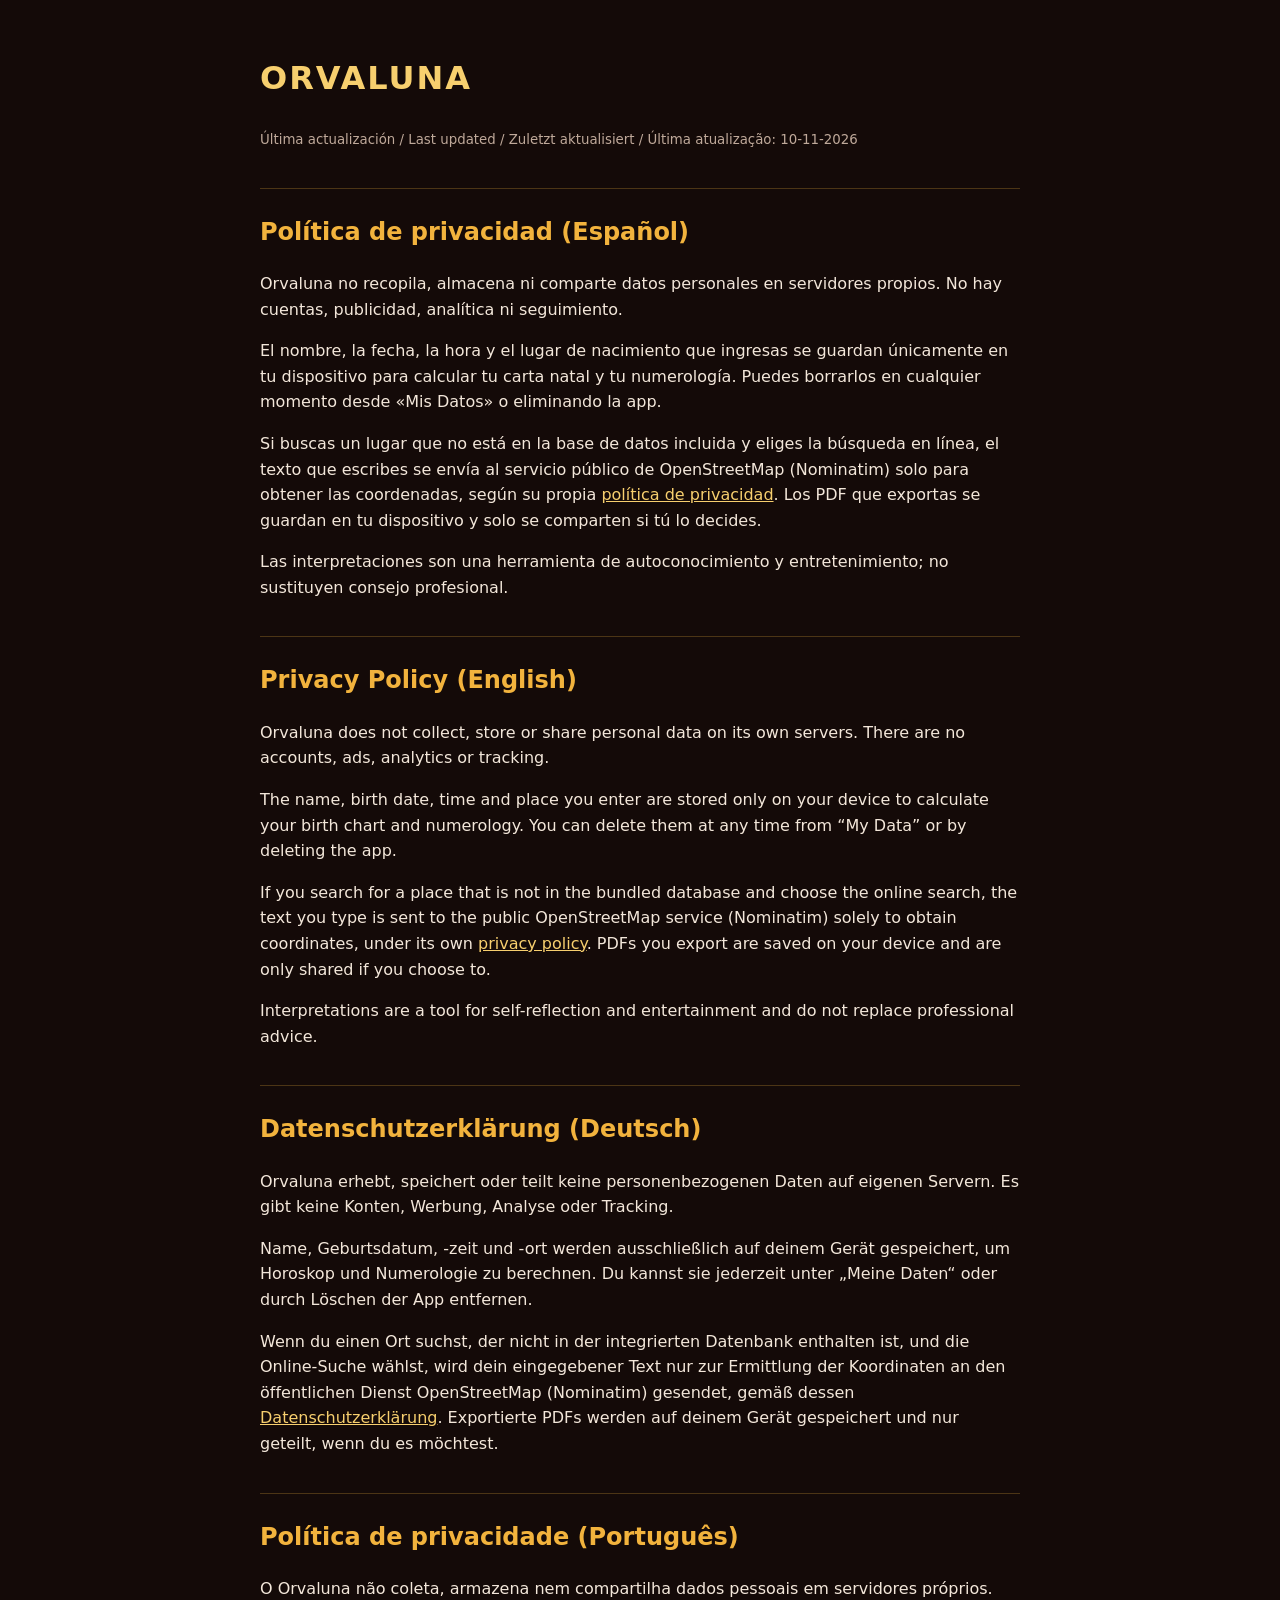
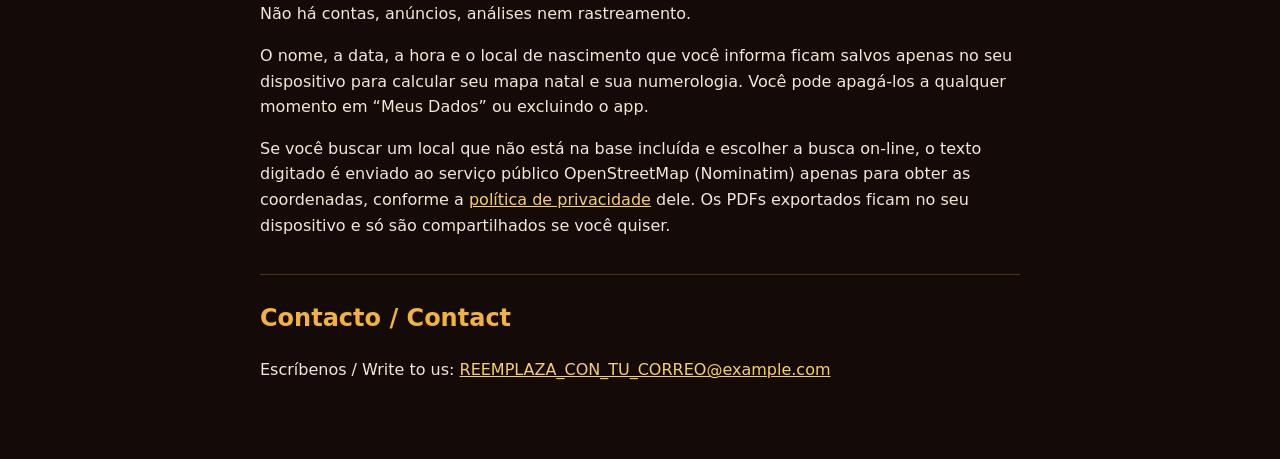
==== docs/privacy.html @ a3d4ce08 "Orvaluna 1.0.2" ====
<!doctype html>
<html lang="es">
<head>
<meta charset="utf-8">
<meta name="viewport" content="width=device-width, initial-scale=1">
<title>Orvaluna · Política de privacidad / Privacy Policy</title>
<style>
  body { margin: 0; background: #140A08; color: #F3E7DA; font: 16px/1.6 system-ui, sans-serif; }
  main { max-width: 760px; margin: 0 auto; padding: 32px 20px 60px; }
  h1 { color: #F7CF6E; letter-spacing: 2px; font-weight: 600; }
  h2 { color: #F2B33D; margin-top: 36px; border-top: 1px solid rgba(242,179,61,.25); padding-top: 24px; }
  a { color: #F7CF6E; }
  small { color: #BFA99A; }
</style>
</head>
<body>
<main>
<h1>ORVALUNA</h1>
<small>Última actualización / Last updated / Zuletzt aktualisiert / Última atualização: 10-11-2026</small>

<h2 id="es">Política de privacidad (Español)</h2>
<p>Orvaluna no recopila, almacena ni comparte datos personales en servidores propios. No hay cuentas, publicidad, analítica ni seguimiento.</p>
<p>El nombre, la fecha, la hora y el lugar de nacimiento que ingresas se guardan únicamente en tu dispositivo para calcular tu carta natal y tu numerología. Puedes borrarlos en cualquier momento desde «Mis Datos» o eliminando la app.</p>
<p>Si buscas un lugar que no está en la base de datos incluida y eliges la búsqueda en línea, el texto que escribes se envía al servicio público de OpenStreetMap (Nominatim) solo para obtener las coordenadas, según su propia <a href="https://osmfoundation.org/wiki/Privacy_Policy">política de privacidad</a>. Los PDF que exportas se guardan en tu dispositivo y solo se comparten si tú lo decides.</p>
<p>Las interpretaciones son una herramienta de autoconocimiento y entretenimiento; no sustituyen consejo profesional.</p>

<h2 id="en">Privacy Policy (English)</h2>
<p>Orvaluna does not collect, store or share personal data on its own servers. There are no accounts, ads, analytics or tracking.</p>
<p>The name, birth date, time and place you enter are stored only on your device to calculate your birth chart and numerology. You can delete them at any time from “My Data” or by deleting the app.</p>
<p>If you search for a place that is not in the bundled database and choose the online search, the text you type is sent to the public OpenStreetMap service (Nominatim) solely to obtain coordinates, under its own <a href="https://osmfoundation.org/wiki/Privacy_Policy">privacy policy</a>. PDFs you export are saved on your device and are only shared if you choose to.</p>
<p>Interpretations are a tool for self-reflection and entertainment and do not replace professional advice.</p>

<h2 id="de">Datenschutzerklärung (Deutsch)</h2>
<p>Orvaluna erhebt, speichert oder teilt keine personenbezogenen Daten auf eigenen Servern. Es gibt keine Konten, Werbung, Analyse oder Tracking.</p>
<p>Name, Geburtsdatum, -zeit und -ort werden ausschließlich auf deinem Gerät gespeichert, um Horoskop und Numerologie zu berechnen. Du kannst sie jederzeit unter „Meine Daten“ oder durch Löschen der App entfernen.</p>
<p>Wenn du einen Ort suchst, der nicht in der integrierten Datenbank enthalten ist, und die Online-Suche wählst, wird dein eingegebener Text nur zur Ermittlung der Koordinaten an den öffentlichen Dienst OpenStreetMap (Nominatim) gesendet, gemäß dessen <a href="https://osmfoundation.org/wiki/Privacy_Policy">Datenschutzerklärung</a>. Exportierte PDFs werden auf deinem Gerät gespeichert und nur geteilt, wenn du es möchtest.</p>

<h2 id="pt">Política de privacidade (Português)</h2>
<p>O Orvaluna não coleta, armazena nem compartilha dados pessoais em servidores próprios. Não há contas, anúncios, análises nem rastreamento.</p>
<p>O nome, a data, a hora e o local de nascimento que você informa ficam salvos apenas no seu dispositivo para calcular seu mapa natal e sua numerologia. Você pode apagá-los a qualquer momento em “Meus Dados” ou excluindo o app.</p>
<p>Se você buscar um local que não está na base incluída e escolher a busca on-line, o texto digitado é enviado ao serviço público OpenStreetMap (Nominatim) apenas para obter as coordenadas, conforme a <a href="https://osmfoundation.org/wiki/Privacy_Policy">política de privacidade</a> dele. Os PDFs exportados ficam no seu dispositivo e só são compartilhados se você quiser.</p>

<h2 id="contact">Contacto / Contact</h2>
<p>Escríbenos / Write to us: <a href="mailto:REEMPLAZA_CON_TU_CORREO@example.com">REEMPLAZA_CON_TU_CORREO@example.com</a></p>
</main>
</body>
</html>
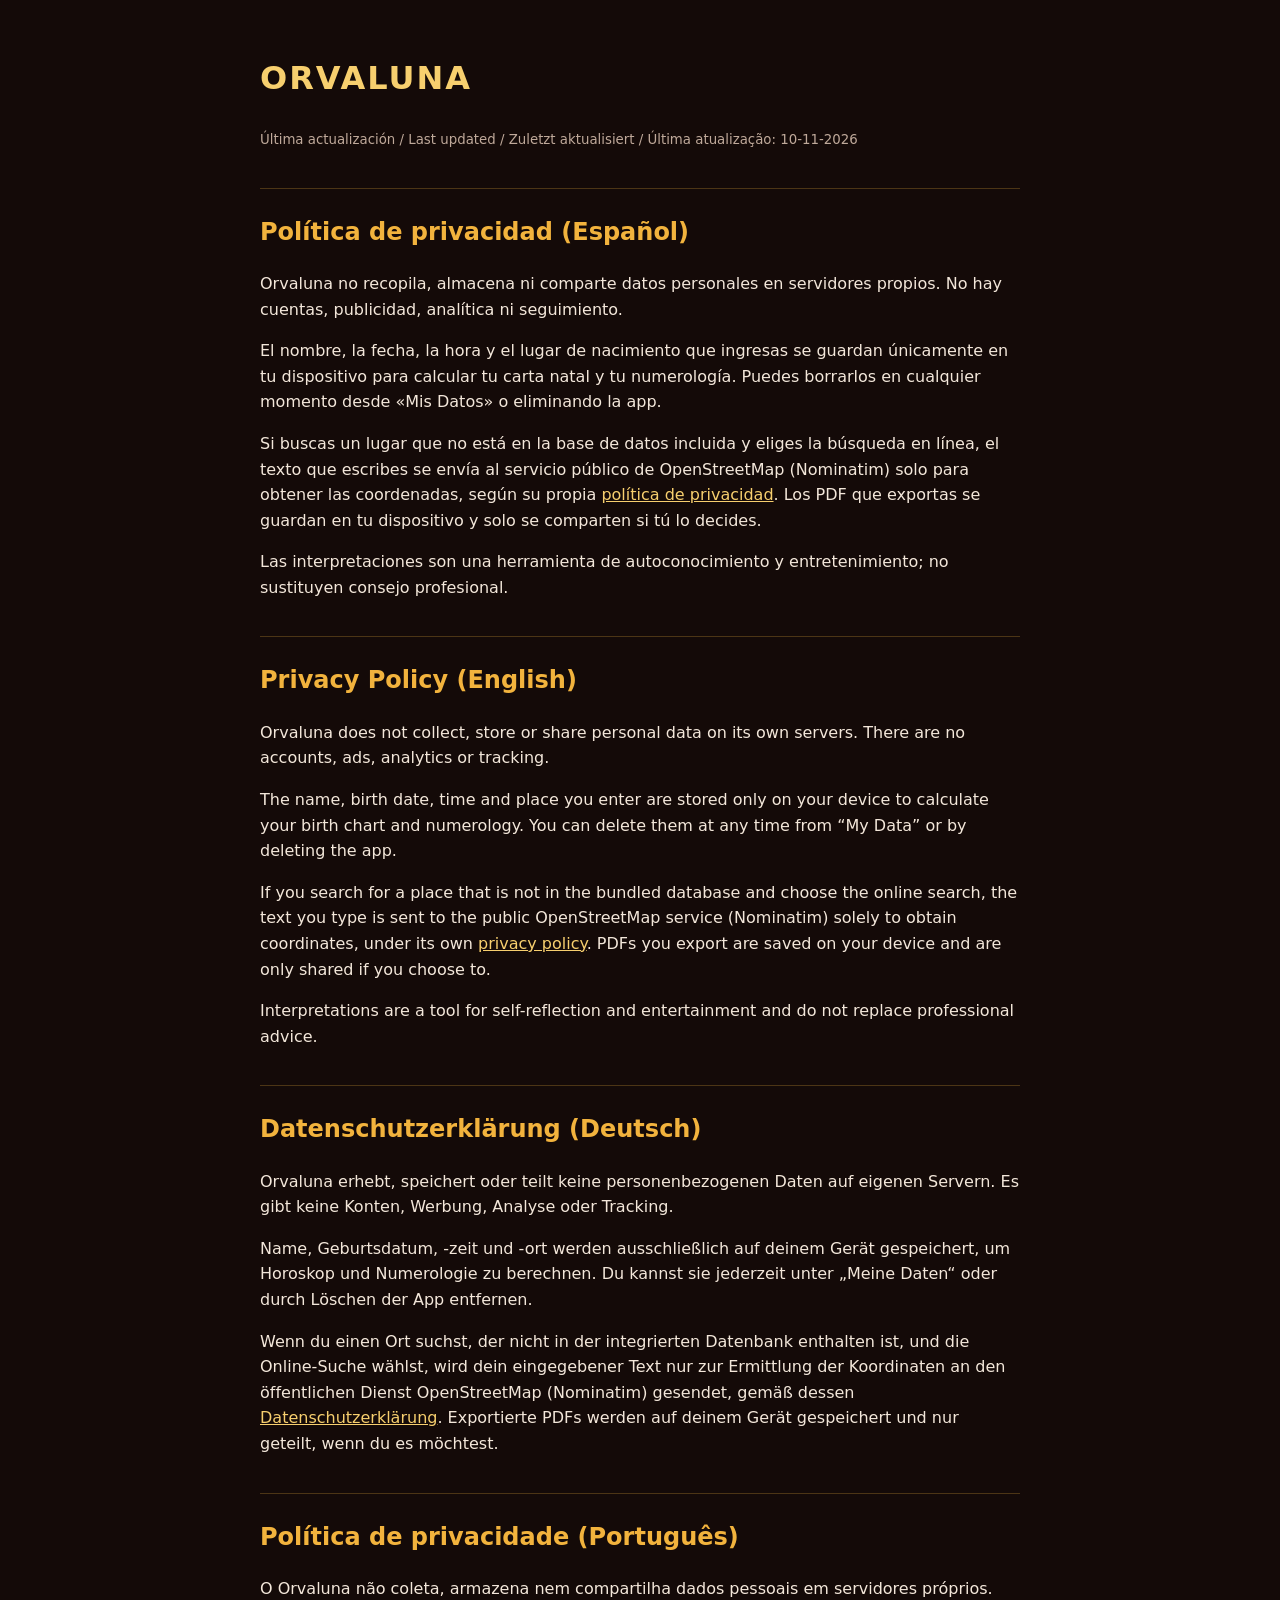
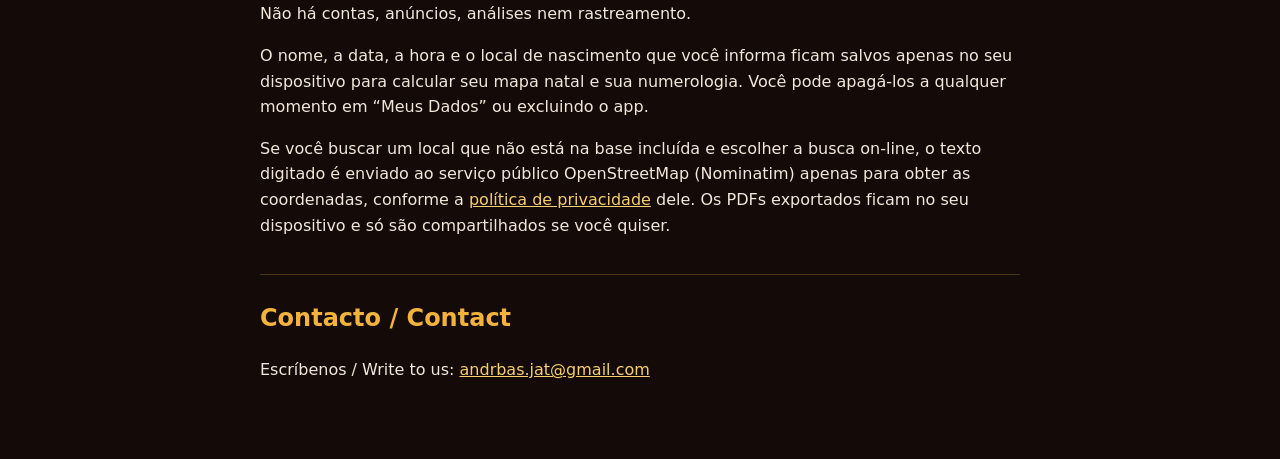
==== commit fd111231: "Update privacy.html page" ====
--- a/docs/privacy.html
+++ b/docs/privacy.html
@@ -41,7 +41,7 @@
 <p>Se você buscar um local que não está na base incluída e escolher a busca on-line, o texto digitado é enviado ao serviço público OpenStreetMap (Nominatim) apenas para obter as coordenadas, conforme a <a href="https://osmfoundation.org/wiki/Privacy_Policy">política de privacidade</a> dele. Os PDFs exportados ficam no seu dispositivo e só são compartilhados se você quiser.</p>
 
 <h2 id="contact">Contacto / Contact</h2>
-<p>Escríbenos / Write to us: <a href="mailto:REEMPLAZA_CON_TU_CORREO@example.com">REEMPLAZA_CON_TU_CORREO@example.com</a></p>
+<p>Escríbenos / Write to us: <a href="mailto:andrbas.jat@gmail.com">andrbas.jat@gmail.com</a></p>
 </main>
 </body>
 </html>
